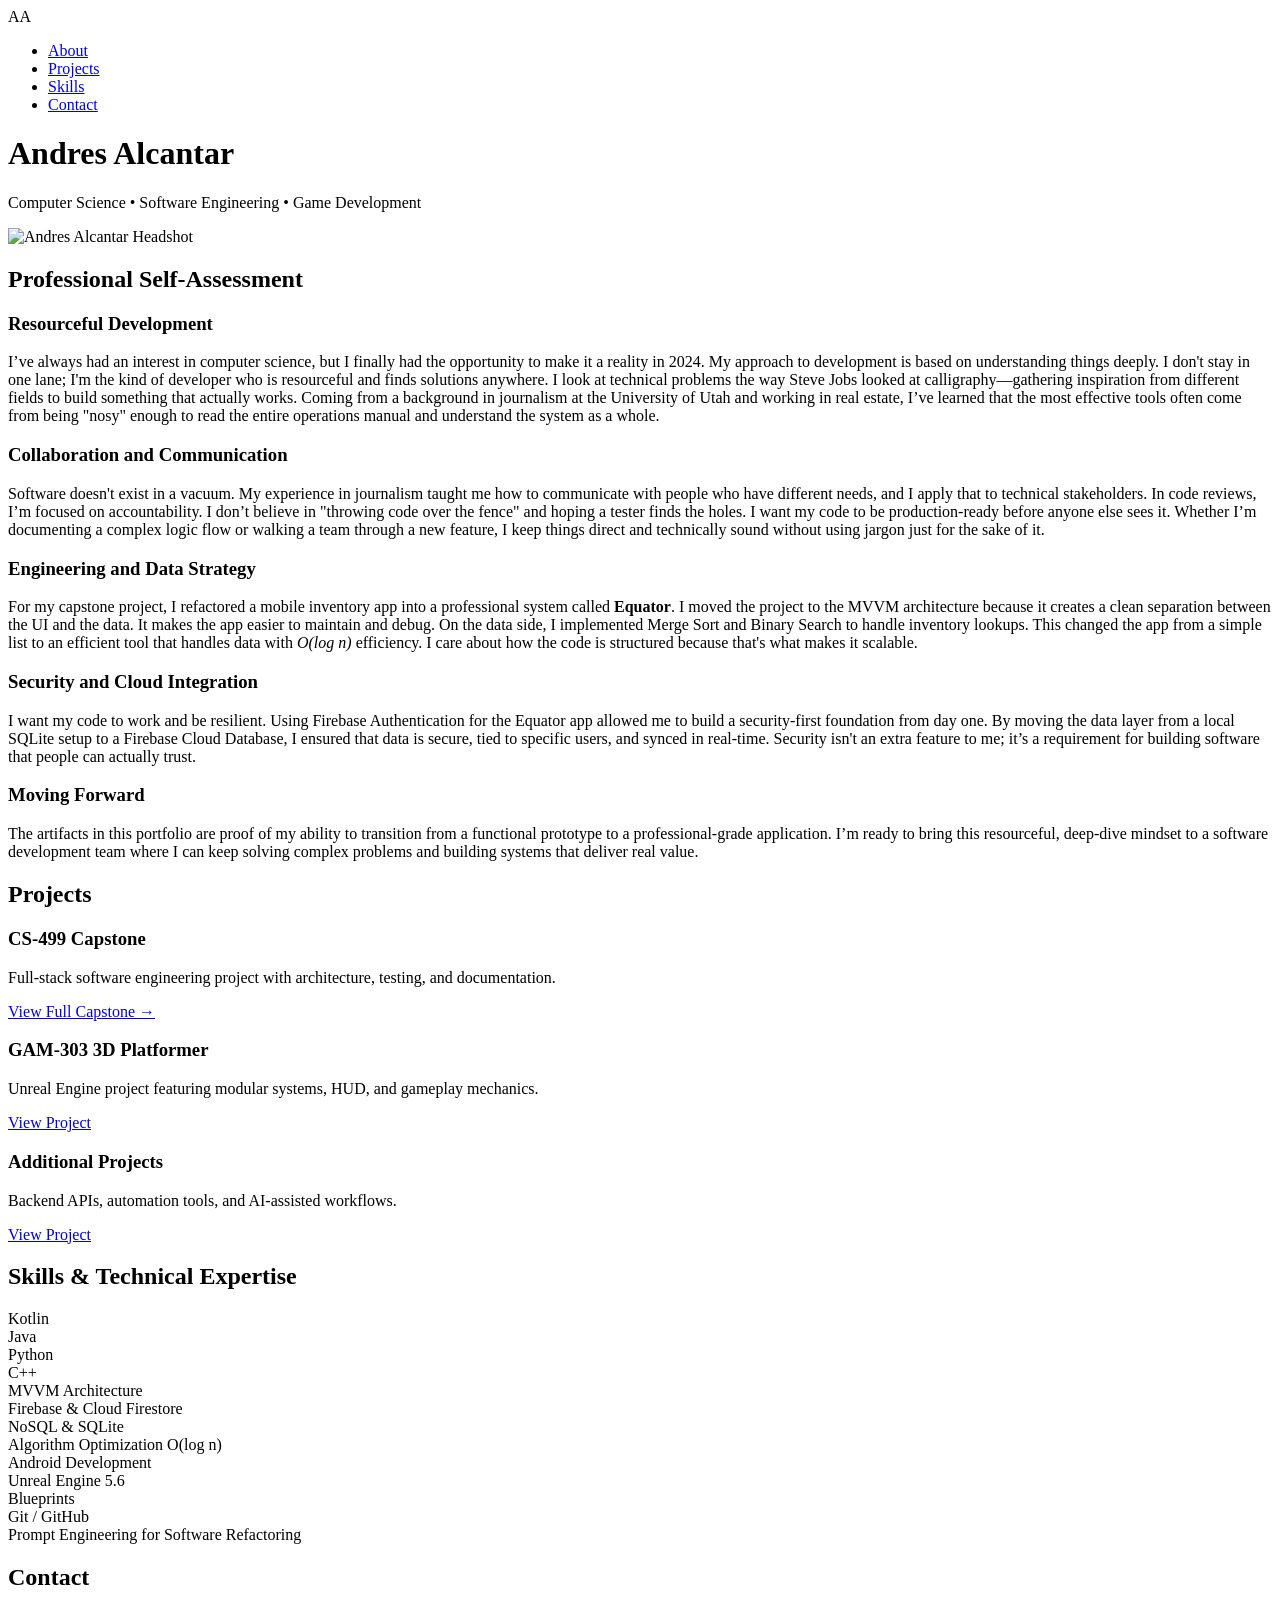
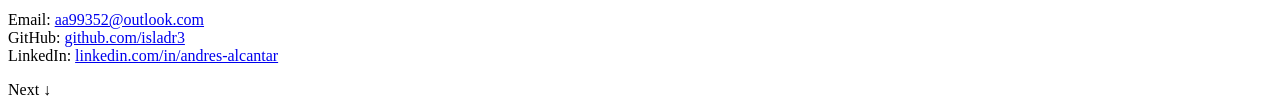
==== index.html @ f3d8e269 "Create index.html for portfolio website This HTML file serves as a portfolio for Andres Alcantar, sh" ====
<!DOCTYPE html>
<html lang="en">
<head>
    <meta charset="UTF-8">
    <meta name="viewport" content="width=device-width, initial-scale=1.0">
    <title>Andres Alcantar | Portfolio</title>
    <link rel="stylesheet" href="style.css">
</head>
<body>

    <!-- NAVBAR -->
    <nav>
        <div class="logo">AA</div>
        <ul>
            <li><a href="#about">About</a></li>
            <li><a href="#projects">Projects</a></li>
            <li><a href="#skills">Skills</a></li>
            <li><a href="#contact">Contact</a></li>
        </ul>
    </nav>

    <!-- COMPACT HERO -->
<header id="hero" class="hero">
    <div class="hero-container">
        
        <div class="hero-text">
            <h1>Andres Alcantar</h1>
            <p>Computer Science • Software Engineering • Game Development</p>
        </div>

        <img src="assets/images/headshot.jpeg" alt="Andres Alcantar Headshot" class="headshot">
    </div>
</header>



    <!-- ABOUT -->
 <section id="about" class="section hidden">
        <h2>Professional Self-Assessment</h2>
        
        <div class="assessment-content">
            <h3>Resourceful Development</h3>
            <p>
                I’ve always had an interest in computer science, but I finally had the opportunity to make it a reality in 2024. My approach to development is based on understanding things deeply. I don't stay in one lane; I'm the kind of developer who is resourceful and finds solutions anywhere. I look at technical problems the way Steve Jobs looked at calligraphy—gathering inspiration from different fields to build something that actually works. Coming from a background in journalism at the University of Utah and working in real estate, I’ve learned that the most effective tools often come from being "nosy" enough to read the entire operations manual and understand the system as a whole.
            </p>

            <h3>Collaboration and Communication</h3>
            <p>
                Software doesn't exist in a vacuum. My experience in journalism taught me how to communicate with people who have different needs, and I apply that to technical stakeholders. In code reviews, I’m focused on accountability. I don’t believe in "throwing code over the fence" and hoping a tester finds the holes. I want my code to be production-ready before anyone else sees it. Whether I’m documenting a complex logic flow or walking a team through a new feature, I keep things direct and technically sound without using jargon just for the sake of it.
            </p>

            <h3>Engineering and Data Strategy</h3>
            <p>
                For my capstone project, I refactored a mobile inventory app into a professional system called <strong>Equator</strong>. I moved the project to the MVVM architecture because it creates a clean separation between the UI and the data. It makes the app easier to maintain and debug. On the data side, I implemented Merge Sort and Binary Search to handle inventory lookups. This changed the app from a simple list to an efficient tool that handles data with <em>O(log n)</em> efficiency. I care about how the code is structured because that's what makes it scalable.
            </p>

            <h3>Security and Cloud Integration</h3>
            <p>
                I want my code to work and be resilient. Using Firebase Authentication for the Equator app allowed me to build a security-first foundation from day one. By moving the data layer from a local SQLite setup to a Firebase Cloud Database, I ensured that data is secure, tied to specific users, and synced in real-time. Security isn't an extra feature to me; it’s a requirement for building software that people can actually trust.
            </p>

            <h3>Moving Forward</h3>
            <p>
                The artifacts in this portfolio are proof of my ability to transition from a functional prototype to a professional-grade application. I’m ready to bring this resourceful, deep-dive mindset to a software development team where I can keep solving complex problems and building systems that deliver real value.
            </p>
        </div>
    </section>

    <!-- PROJECTS -->
    <section id="projects" class="section hidden">
        <h2>Projects</h2>

        <div class="project-card">
            <h3>CS‑499 Capstone</h3>
            <p>Full‑stack software engineering project with architecture, testing, and documentation.</p>
<a class="btn" href="capstone.html">View Full Capstone →</a>
        </div>

        <div class="project-card">
            <h3>GAM‑303 3D Platformer</h3>
            <p>Unreal Engine project featuring modular systems, HUD, and gameplay mechanics.</p>
            <a href="#" class="btn">View Project</a>
        </div>

        <div class="project-card">
            <h3>Additional Projects</h3>
            <p>Backend APIs, automation tools, and AI‑assisted workflows.</p>
            <a href="#" class="btn">View Project</a>
        </div>
    </section>

<!-- SKILLS -->
<section id="skills" class="section">
    <h2>Skills & Technical Expertise</h2>
    <div class="skills-grid">
        <div class="skill-badge">Kotlin</div>
        <div class="skill-badge">Java</div>
        <div class="skill-badge">Python</div>
        <div class="skill-badge">C++</div>
        
        <div class="skill-badge">MVVM Architecture</div>
        <div class="skill-badge">Firebase & Cloud Firestore</div>
        <div class="skill-badge">NoSQL & SQLite</div>
        <div class="skill-badge">Algorithm Optimization O(log n)</div>
        
        <div class="skill-badge">Android Development</div>
        <div class="skill-badge">Unreal Engine 5.6</div>
        <div class="skill-badge">Blueprints</div>
        
        <div class="skill-badge">Git / GitHub</div>
        <div class="skill-badge">Prompt Engineering for Software Refactoring</div>
    </div>
</section>

    <!-- CONTACT -->
<section id="contact" class="section">
    <h2>Contact</h2>
    <p>
        Email: <a href="mailto:aa99352@outlook.com">aa99352@outlook.com</a><br>
        GitHub: <a href="https://github.com/isladr3" target="_blank">github.com/isladr3</a><br>
        LinkedIn: <a href="https://www.linkedin.com/in/andres-alcantar/" target="_blank">linkedin.com/in/andres-alcantar</a>
    </p>
</section>

    <a id="next-section-btn" class="floating-next">Next ↓</a>


    <script src="script.js"></script>
</body>
</html>
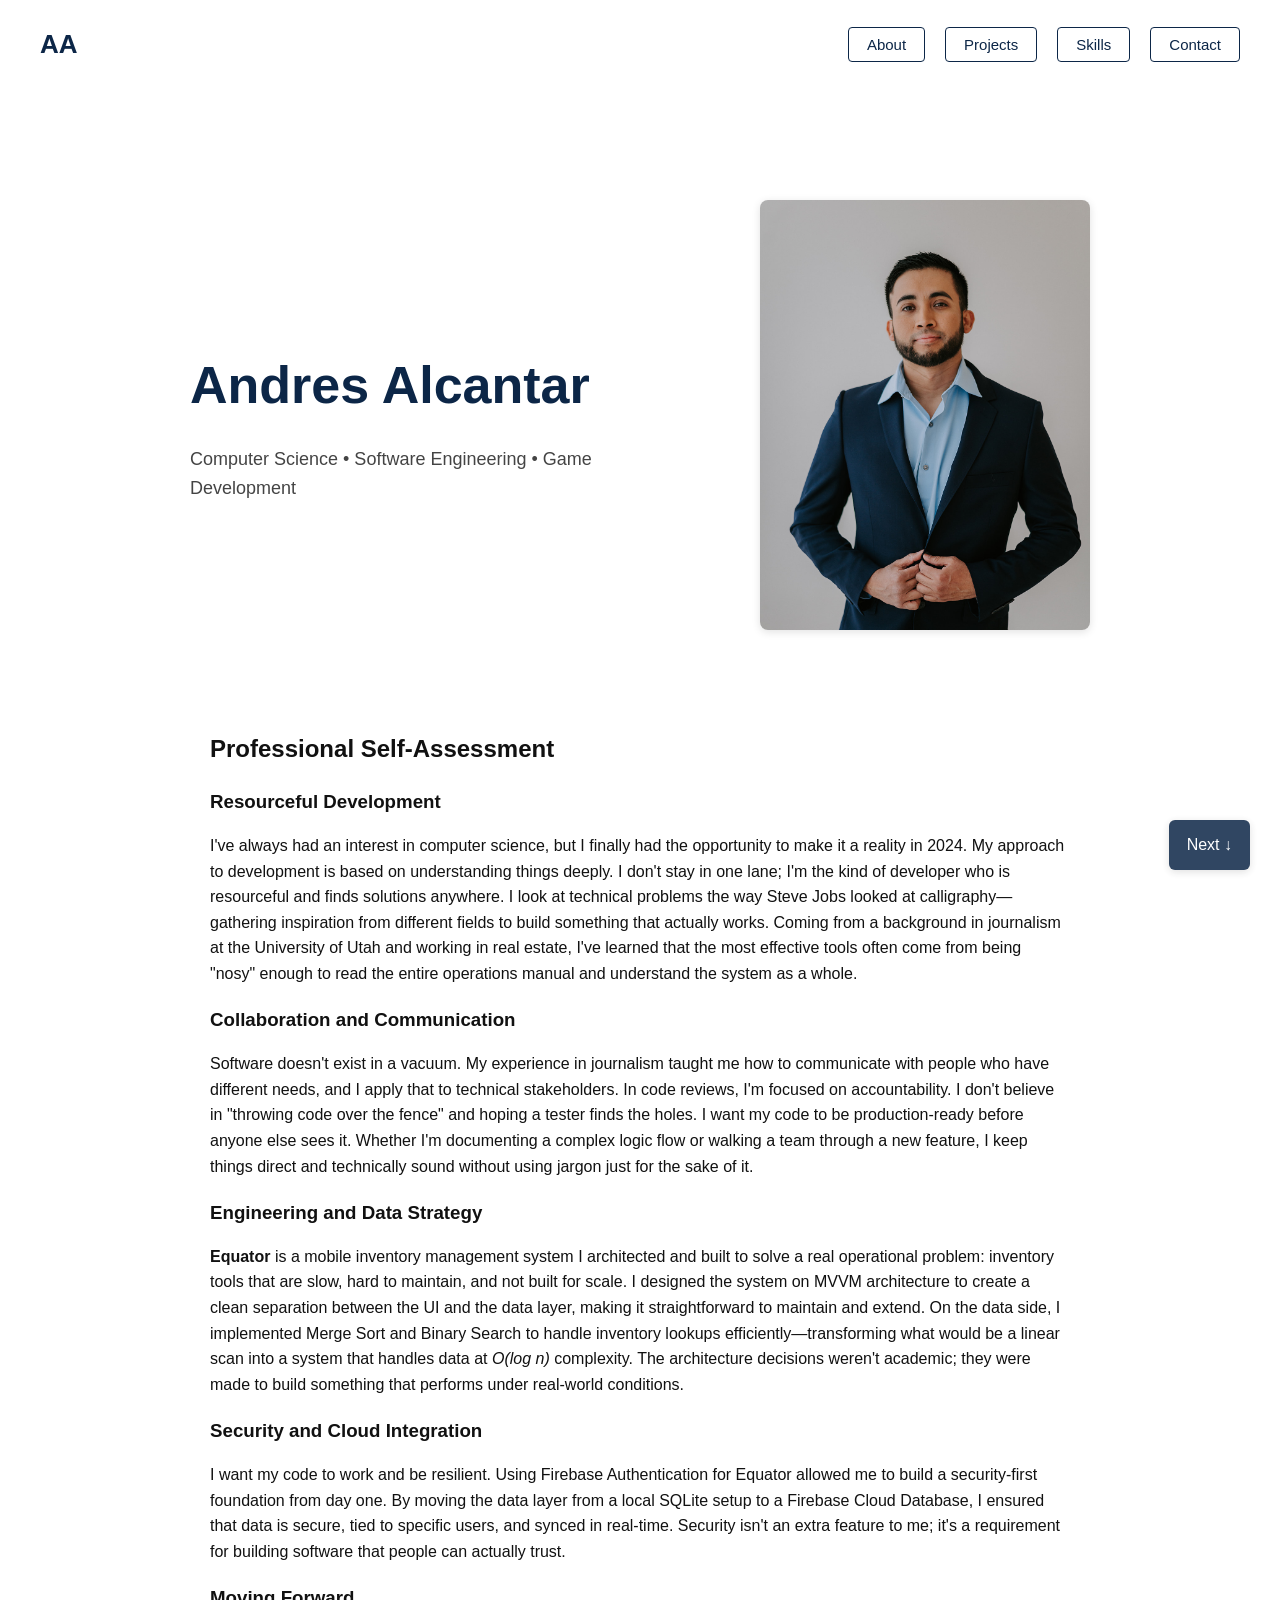
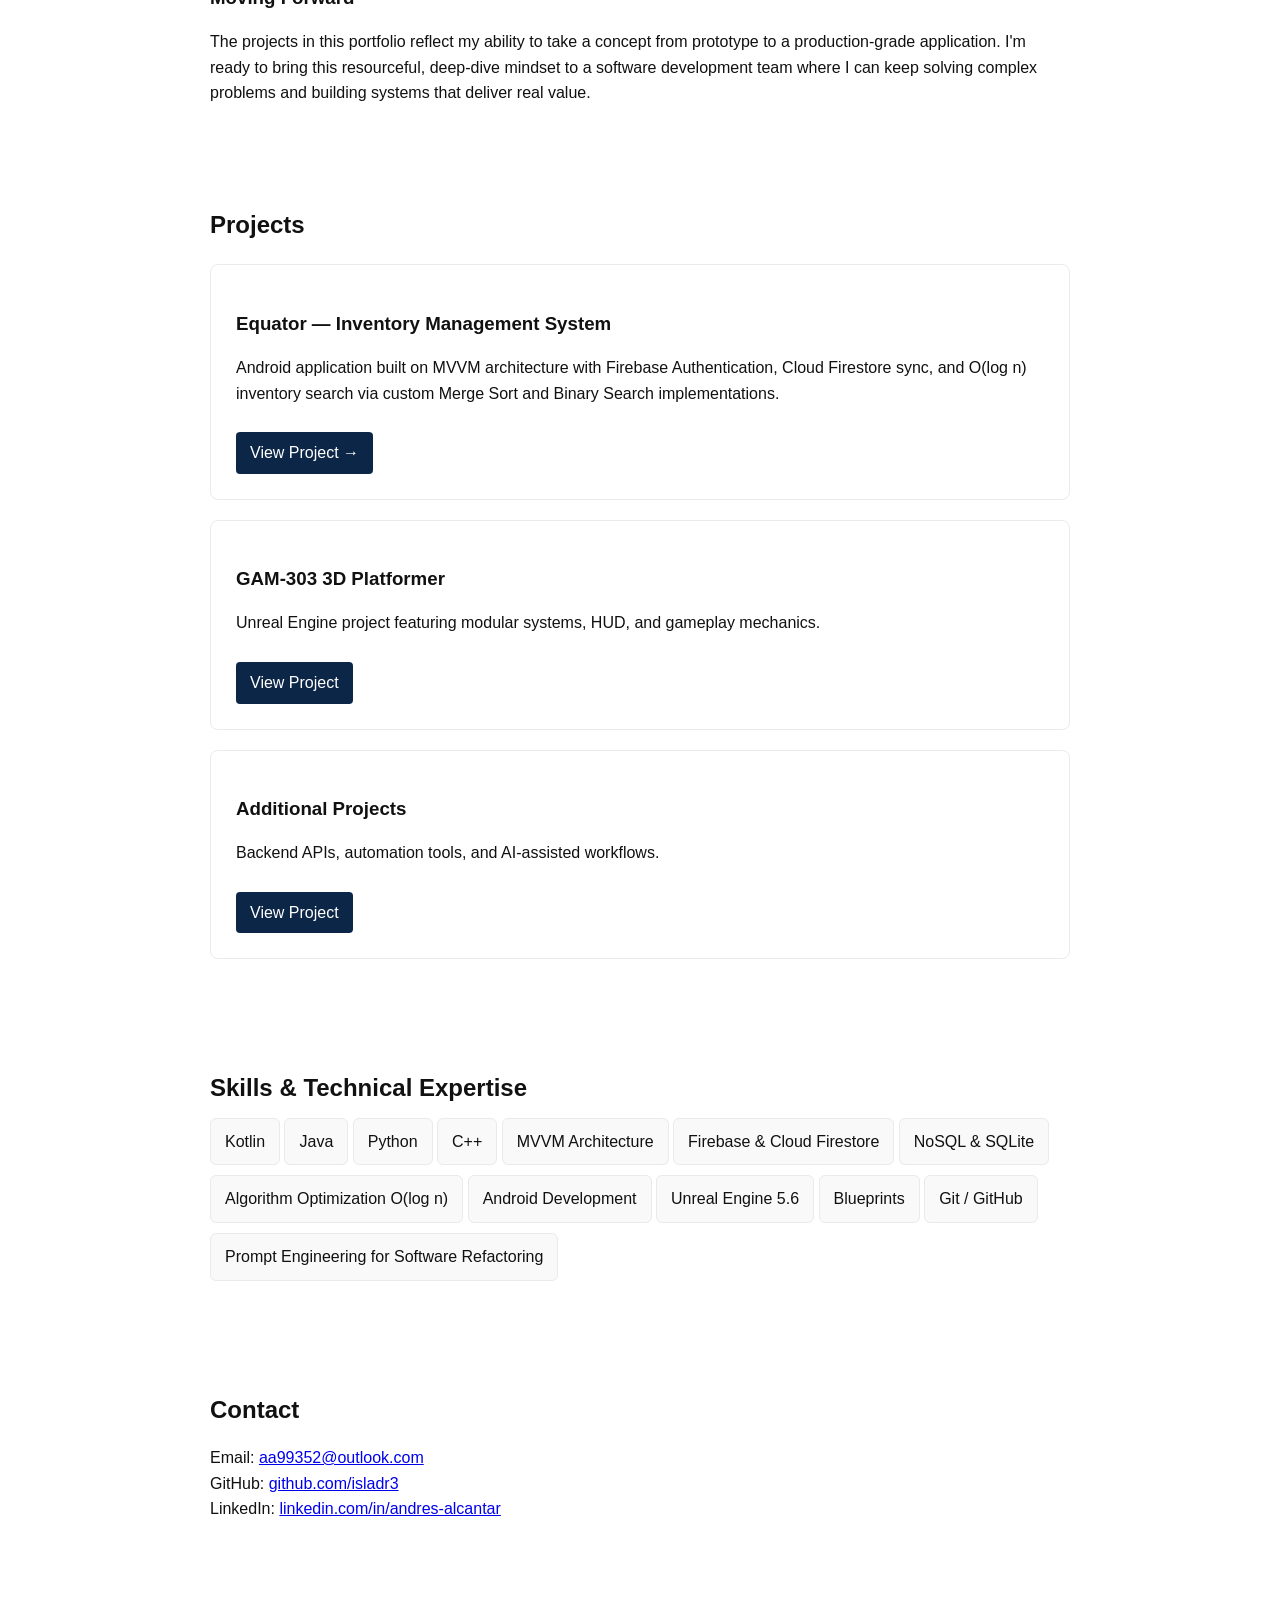
==== commit 0a4a1481: "Revise portfolio content and project descriptions Updated the portfolio description to better reflec" ====
--- a/index.html
+++ b/index.html
@@ -41,27 +41,27 @@
         <div class="assessment-content">
             <h3>Resourceful Development</h3>
             <p>
-                I’ve always had an interest in computer science, but I finally had the opportunity to make it a reality in 2024. My approach to development is based on understanding things deeply. I don't stay in one lane; I'm the kind of developer who is resourceful and finds solutions anywhere. I look at technical problems the way Steve Jobs looked at calligraphy—gathering inspiration from different fields to build something that actually works. Coming from a background in journalism at the University of Utah and working in real estate, I’ve learned that the most effective tools often come from being "nosy" enough to read the entire operations manual and understand the system as a whole.
+                I've always had an interest in computer science, but I finally had the opportunity to make it a reality in 2024. My approach to development is based on understanding things deeply. I don't stay in one lane; I'm the kind of developer who is resourceful and finds solutions anywhere. I look at technical problems the way Steve Jobs looked at calligraphy—gathering inspiration from different fields to build something that actually works. Coming from a background in journalism at the University of Utah and working in real estate, I've learned that the most effective tools often come from being "nosy" enough to read the entire operations manual and understand the system as a whole.
             </p>
 
             <h3>Collaboration and Communication</h3>
             <p>
-                Software doesn't exist in a vacuum. My experience in journalism taught me how to communicate with people who have different needs, and I apply that to technical stakeholders. In code reviews, I’m focused on accountability. I don’t believe in "throwing code over the fence" and hoping a tester finds the holes. I want my code to be production-ready before anyone else sees it. Whether I’m documenting a complex logic flow or walking a team through a new feature, I keep things direct and technically sound without using jargon just for the sake of it.
+                Software doesn't exist in a vacuum. My experience in journalism taught me how to communicate with people who have different needs, and I apply that to technical stakeholders. In code reviews, I'm focused on accountability. I don't believe in "throwing code over the fence" and hoping a tester finds the holes. I want my code to be production-ready before anyone else sees it. Whether I'm documenting a complex logic flow or walking a team through a new feature, I keep things direct and technically sound without using jargon just for the sake of it.
             </p>
 
             <h3>Engineering and Data Strategy</h3>
             <p>
-                For my capstone project, I refactored a mobile inventory app into a professional system called <strong>Equator</strong>. I moved the project to the MVVM architecture because it creates a clean separation between the UI and the data. It makes the app easier to maintain and debug. On the data side, I implemented Merge Sort and Binary Search to handle inventory lookups. This changed the app from a simple list to an efficient tool that handles data with <em>O(log n)</em> efficiency. I care about how the code is structured because that's what makes it scalable.
+                <strong>Equator</strong> is a mobile inventory management system I architected and built to solve a real operational problem: inventory tools that are slow, hard to maintain, and not built for scale. I designed the system on MVVM architecture to create a clean separation between the UI and the data layer, making it straightforward to maintain and extend. On the data side, I implemented Merge Sort and Binary Search to handle inventory lookups efficiently—transforming what would be a linear scan into a system that handles data at <em>O(log n)</em> complexity. The architecture decisions weren't academic; they were made to build something that performs under real-world conditions.
             </p>
 
             <h3>Security and Cloud Integration</h3>
             <p>
-                I want my code to work and be resilient. Using Firebase Authentication for the Equator app allowed me to build a security-first foundation from day one. By moving the data layer from a local SQLite setup to a Firebase Cloud Database, I ensured that data is secure, tied to specific users, and synced in real-time. Security isn't an extra feature to me; it’s a requirement for building software that people can actually trust.
+                I want my code to work and be resilient. Using Firebase Authentication for Equator allowed me to build a security-first foundation from day one. By moving the data layer from a local SQLite setup to a Firebase Cloud Database, I ensured that data is secure, tied to specific users, and synced in real-time. Security isn't an extra feature to me; it's a requirement for building software that people can actually trust.
             </p>
 
             <h3>Moving Forward</h3>
             <p>
-                The artifacts in this portfolio are proof of my ability to transition from a functional prototype to a professional-grade application. I’m ready to bring this resourceful, deep-dive mindset to a software development team where I can keep solving complex problems and building systems that deliver real value.
+                The projects in this portfolio reflect my ability to take a concept from prototype to a production-grade application. I'm ready to bring this resourceful, deep-dive mindset to a software development team where I can keep solving complex problems and building systems that deliver real value.
             </p>
         </div>
     </section>
@@ -71,9 +71,9 @@
         <h2>Projects</h2>
 
         <div class="project-card">
-            <h3>CS‑499 Capstone</h3>
-            <p>Full‑stack software engineering project with architecture, testing, and documentation.</p>
-<a class="btn" href="capstone.html">View Full Capstone →</a>
+            <h3>Equator — Inventory Management System</h3>
+            <p>Android application built on MVVM architecture with Firebase Authentication, Cloud Firestore sync, and O(log n) inventory search via custom Merge Sort and Binary Search implementations.</p>
+            <a class="btn" href="capstone.html">View Project →</a>
         </div>
 
         <div class="project-card">
--- a/style.css
+++ b/style.css
@@ -0,0 +1,482 @@
+/* ================================
+   1. GLOBAL SETTINGS & VARIABLES
+   ================================ */
+:root {
+    --navy: #0C2647;
+    --gold: #D4A72C;
+    --text-dark: #111111;
+    --text-gray: #444444;
+    --border-gray: #eaeaea;
+}
+
+*, *::before, *::after {
+    box-sizing: border-box; /* Essential for padding/borders */
+}
+
+html {
+    scroll-behavior: smooth;
+}
+
+body {
+    margin: 0;
+    font-family: 'Inter', sans-serif;
+    background: #ffffff;
+    color: var(--text-dark);
+    line-height: 1.6;
+    overflow-x: hidden;
+}
+
+h1, h2, h3 {
+    font-weight: 600;
+    margin-bottom: 10px;
+}
+
+.section {
+    max-width: 900px;
+    margin: 100px auto; /* Increased from 80px to 100px */
+    padding: 0 20px;
+}
+
+/* ================================
+   2. NAVIGATION
+   ================================ */
+nav {
+    position: fixed;
+    top: 0;
+    width: 100%;
+    height: 90px; 
+    padding: 20px 40px;
+    display: flex;
+    justify-content: space-between;
+    align-items: center;
+    z-index: 1000;
+    transition: all 0.4s ease;
+    background: #ffffff; 
+}
+
+nav .logo {
+    font-size: 26px;
+    font-weight: 700;
+    color: var(--navy);
+}
+
+nav ul {
+    list-style: none;
+    display: flex;
+    gap: 20px;
+    margin: 0;
+    padding: 0;
+}
+
+/* Base Button Style */
+nav a {
+    color: var(--navy);
+    padding: 8px 18px; /* Slightly wider for better proportion */
+    border: 1px solid var(--navy);
+    border-radius: 4px;
+    text-decoration: none;
+    background: transparent;
+    transition: all 0.3s ease;
+    font-weight: 500;
+    font-size: 15px;
+}
+
+/* Hover Effect: Navy fill with White text */
+nav a:hover {
+    background-color: var(--navy);
+    color: #ffffff !important;
+    border-color: var(--navy);
+}
+
+/* SCROLLED STATE */
+nav.scrolled {
+    background: var(--navy);
+    height: 70px;
+    box-shadow: 0 2px 10px rgba(0,0,0,0.15);
+}
+
+nav.scrolled .logo,
+nav.scrolled a {
+    color: #ffffff !important;
+    border-color: #ffffff;
+}
+
+nav.scrolled a:hover {
+    background-color: var(--gold);
+    color: var(--navy) !important;
+    border-color: var(--gold);
+}
+
+/* ================================
+   3. HERO SECTION
+   ================================ */
+.hero {
+    padding-top: 200px;
+}
+
+.hero-container {
+    display: flex;
+    align-items: center;
+    justify-content: space-between;
+    gap: 60px; /* Increased from 40px to 60px */
+    max-width: 900px;
+    margin: 0 auto;
+}
+
+.hero-text {
+    flex: 1;
+    text-align: left;
+}
+
+.hero-text h1 {
+    font-size: 52px;
+    margin-bottom: 8px;
+    color: var(--navy);
+}
+
+.hero-text p {
+    font-size: 18px;
+    color: var(--text-gray);
+}
+
+.headshot {
+    width: 330px;
+    height: 430px;
+    object-fit: cover;
+    object-position: center top;
+    border-radius: 8px;
+    box-shadow: 0 2px 8px rgba(0,0,0,0.12);
+}
+
+/* ================================
+   4. COMPONENTS (Cards, Buttons, Badges)
+   ================================ */
+.project-card {
+    border: 1px solid var(--border-gray);
+    padding: 25px;
+    margin: 20px 0;
+    border-radius: 8px;
+    transition: border-color 0.3s ease;
+    background: #fff;
+}
+
+.project-card:hover {
+    border-color: var(--navy);
+}
+
+.btn {
+    display: inline-block;
+    margin-top: 10px;
+    padding: 8px 14px;
+    background: var(--navy);
+    color: white;
+    text-decoration: none;
+    border-radius: 4px;
+    transition: background 0.3s ease;
+}
+
+.btn:hover {
+    background: var(--gold);
+}
+
+.skill-badge {
+    display: inline-flex;
+    justify-content: center;
+    align-items: center;
+    padding: 10px 14px;
+    border: 1px solid var(--border-gray);
+    border-radius: 6px;
+    background: #f9f9f9;
+    font-weight: 500;
+    white-space: nowrap;
+    margin-bottom: 10px; /* Prevents badges from touching when they wrap */
+}
+
+.skill-badge:hover {
+    border-color: var(--navy);
+    background: rgba(21, 58, 91, 0.08);
+}
+
+.floating-next {
+    position: fixed;
+    bottom: 30px;
+    right: 30px;
+    background: var(--navy);
+    color: white;
+    padding: 12px 18px;
+    border-radius: 6px;
+    text-decoration: none;
+    font-weight: 500;
+    box-shadow: 0 2px 8px rgba(0,0,0,0.15);
+    transition: all 0.3s ease;
+    opacity: 0.85;
+    cursor: pointer;
+    z-index: 20;
+}
+
+.floating-next:hover {
+    background: var(--gold);
+    opacity: 1;
+}
+
+/* ================================
+   5. CAPSTONE PAGE STYLING
+   ================================ */
+.capstone-hero {
+    padding-top: 160px;
+    padding-bottom: 40px;
+    max-width: 900px;
+    margin: 0 auto;
+}
+
+.capstone-hero h1 {
+    font-size: 44px;
+    color: var(--navy);
+}
+
+.capstone-section {
+    max-width: 900px;
+    margin: 60px auto;
+    padding: 0 20px;
+}
+
+.capstone-section h2 {
+    font-size: 32px;
+    color: var(--navy);
+    border-left: 4px solid var(--gold);
+    padding-left: 12px;
+}
+
+.capstone-section ul {
+    margin: 10px 0 0 20px;
+    color: var(--text-gray);
+}
+
+/* ================================
+   6. UTILITIES & VIDEO
+   ================================ */
+.hidden {
+    opacity: 0;
+    transform: translateY(40px);
+    transition: all 0.6s ease;
+}
+
+.show {
+    opacity: 1;
+    transform: translateY(0);
+}
+
+#projects.section {
+    margin-bottom: 110px;
+}
+
+/* Updated Video Container for MP4 or YouTube */
+.video-container {
+    width: 100%;
+    max-width: 900px;
+    margin: 40px auto; /* Changed from '40px 0' to '40px auto' */
+    border-radius: 8px;
+    overflow: hidden;
+    box-shadow: 0 4px 20px rgba(0,0,0,0.15);
+    background: #000;
+    position: relative;
+}
+
+/* This handles the direct MP4 file */
+.portfolio-video {
+    width: 100%;
+    display: block;
+    height: auto;
+}
+
+/* This handles the YouTube fallback if you go back to it */
+.video-container iframe {
+    width: 100%;
+    height: 506px; /* Maintains 16:9 ratio for 900px width */
+    border: none;
+}
+
+.capstone-footer {
+    text-align: center;
+    padding: 60px 0;
+    margin-top: 80px;
+    border-top: 1px solid var(--border-gray);
+    color: #666666;
+    font-size: 14px;
+    letter-spacing: 0.7px;
+}
+
+#outcomes {
+    margin-top: 120px; /* Space above the whole section */
+    padding-top: 60px;
+    border-top: 1px solid var(--border-gray);
+}
+
+#outcomes h2 {
+    margin-bottom: 50px; /* Spreads space between title and first outcome */
+    font-size: 32px;
+}
+
+.outcome-item {
+    margin-bottom: 40px; /* Spreads space between each individual outcome */
+    padding-left: 20px;
+    border-left: 3px solid var(--gold);
+}
+
+.outcome-item strong {
+    display: block;
+    color: var(--navy);
+    font-size: 1.15rem;
+    margin-bottom: 8px;
+}
+
+.capstone-footer {
+    text-align: center;
+    padding: 60px 0;
+    margin-top: 80px;
+    border-top: 1px solid var(--border-gray);
+    color: #666666;
+    font-size: 14px;
+    letter-spacing: 0.7px;
+}
+
+.post-production-note {
+    text-align: left;
+    max-width: 800px;
+    margin: 40px auto; /* Centers the block horizontally */
+    padding: 20px;
+    background-color: #f9f9f9;
+    border-left: 4px solid #555;
+    border-radius: 4px;
+    font-style: italic;
+    font-size: 0.95em;
+    color: #444;
+    line-height: 1.6;
+    overflow-wrap: break-word; /* Prevents text overflow on small screens */
+    box-shadow: 0 2px 4px rgba(0,0,0,0.05);
+}
+
+.post-production-note a {
+    color: #004b8d;
+    text-decoration: underline;
+    font-weight: bold;
+}
+
+/* Container for the comparison pair */
+.comparison-container {
+    display: flex;
+    gap: 20px;
+    margin-top: 20px;
+    flex-wrap: wrap; /* Allows stacking on mobile */
+}
+
+/* Individual boxes for Before and After */
+.before-box, .after-box {
+    flex: 1;
+    min-width: 300px; /* Prevents them from getting too skinny */
+    background: #f9f9f9;
+    padding: 15px;
+    border-radius: 8px;
+    border: 1px solid #ddd;
+    text-align: center;
+}
+
+/* --- Updated Comparison Images --- */
+.comparison-container img {
+    max-width: 100%;
+    height: auto;
+    border: 2px solid #333;
+    border-radius: 4px;
+    margin-bottom: 10px;
+    display: block; 
+    margin-left: auto;
+    margin-right: auto;
+    
+    /* ADDED: Makes it look like a button */
+    cursor: pointer; 
+    transition: transform 0.3s ease, opacity 0.3s ease;
+}
+
+/* ADDED: Explicit hover state */
+.comparison-container img:hover {
+    opacity: 0.8;
+    transform: scale(1.02);
+    border-color: #007bff; /* Blue border on hover to show interaction */
+}
+
+/* Style for the Outcome text below the images */
+.outcome-alignment {
+    margin-top: 15px;
+    padding: 10px;
+    background-color: #eef6ff;
+    border-left: 5px solid #007bff;
+    font-style: italic;
+}
+
+/* The Overlay (background) */
+.overlay {
+    display: none; 
+    position: fixed; 
+    z-index: 1000; 
+    left: 0;
+    top: 0;
+    width: 100%; 
+    height: 100%; 
+    background-color: rgba(0,0,0,0.9); 
+    justify-content: center;
+    align-items: center;
+    flex-direction: column;
+}
+
+/* The actual enlarged image */
+.overlay-content {
+    max-width: 90%;
+    max-height: 80%;
+    border: 3px solid white;
+    box-shadow: 0px 0px 20px rgba(255,255,255,0.5);
+}
+
+/* The Close Button */
+.close-btn {
+    position: absolute;
+    top: 20px;
+    right: 35px;
+    color: white;
+    font-size: 60px;
+    font-weight: bold;
+    cursor: pointer;
+}
+
+#caption {
+    margin-top: 15px;
+    color: #ccc;
+    font-size: 1.2rem;
+}
+
+/* ================================
+   7. RESPONSIVE MEDIA QUERIES
+   ================================ */
+@media (max-width: 768px) {
+    .hero-container {
+        flex-direction: column-reverse;
+        text-align: center;
+    }
+
+    .hero-text h1 {
+        font-size: 38px;
+    }
+
+    .headshot {
+        width: 200px;
+        height: auto;
+    }
+
+    nav {
+        padding: 10px 20px;
+    }
+    
+    /* Only keep this if you are using YouTube; delete if using MP4 */
+    .video-container iframe {
+        height: 250px; 
+    }
+}
